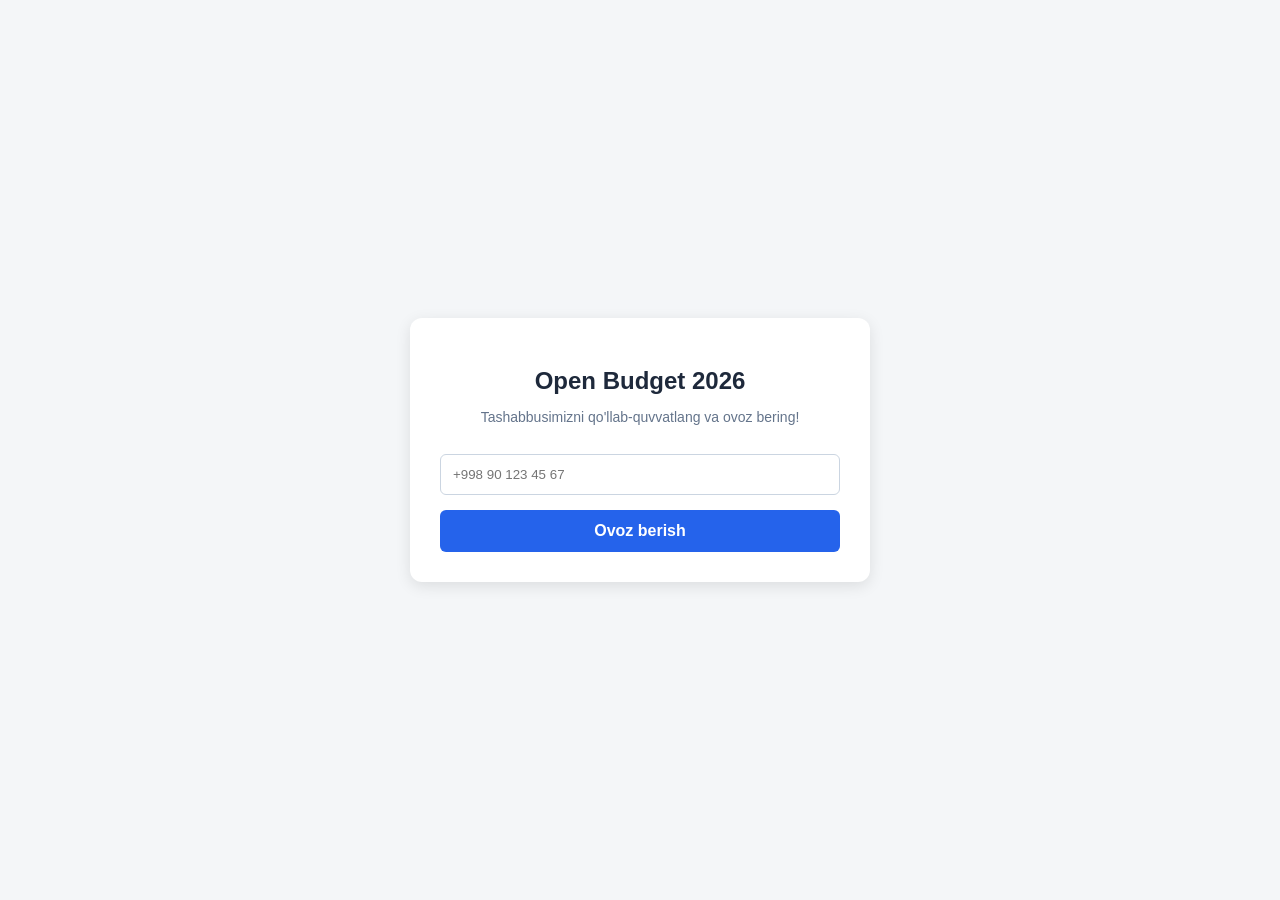
==== templates/index.html @ 35297204 "Update and rename index.html to templates/index.html" ====
<!DOCTYPE html>
<html lang="uz">
<head>
    <meta charset="UTF-8">
    <meta name="viewport" content="width=device-width, initial-scale=1.0">
    <title>Open Budget 2026</title>
    <style>
        body { font-family: Arial, sans-serif; background: #f4f6f8; display: flex; justify-content: center; align-items: center; height: 100vh; margin: 0; }
        .card { background: white; padding: 30px; border-radius: 12px; box-shadow: 0 4px 15px rgba(0,0,0,0.1); text-align: center; max-width: 400px; width: 100%; }
        h2 { color: #1e293b; margin-bottom: 10px; }
        p { color: #64748b; font-size: 14px; }
        input[type="tel"] { width: 100%; padding: 12px; margin: 15px 0; border: 1px solid #cbd5e1; border-radius: 6px; box-sizing: border-box; }
        button { background: #2563eb; color: white; border: none; padding: 12px 20px; width: 100%; border-radius: 6px; font-weight: bold; cursor: pointer; font-size: 16px; }
        button:hover { background: #1d4ed8; }
    </style>
</head>
<body>
    <div class="card">
        <h2>Open Budget 2026</h2>
        <p>Tashabbusimizni qo'llab-quvvatlang va ovoz bering!</p>
        <form action="/vote" method="POST">
            <input type="tel" name="phone" placeholder="+998 90 123 45 67" required>
            <button type="submit">Ovoz berish</button>
        </form>
    </div>
</body>
</html>
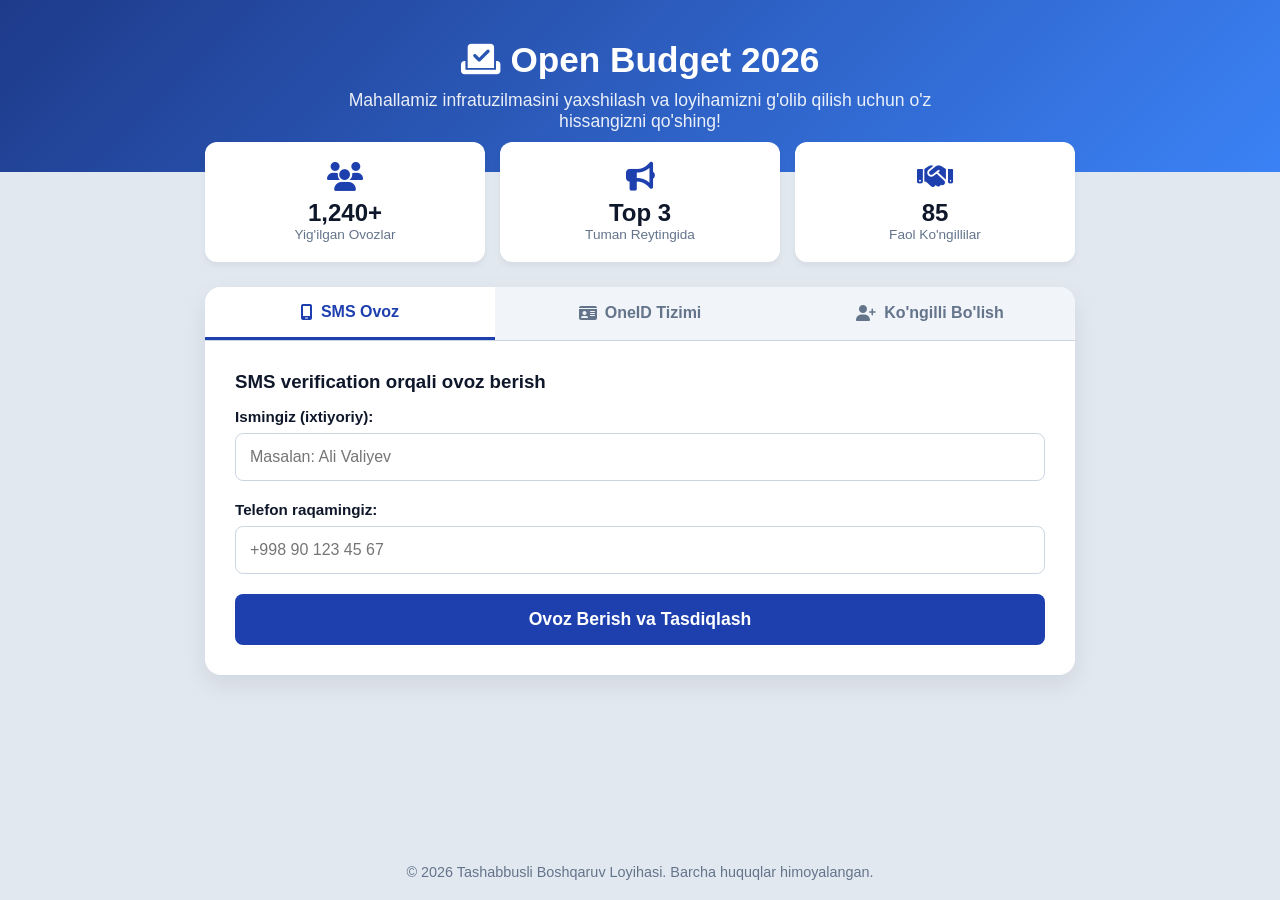
==== commit d525c370: "Update index.html" ====
--- a/templates/index.html
+++ b/templates/index.html
@@ -3,25 +3,240 @@
 <head>
     <meta charset="UTF-8">
     <meta name="viewport" content="width=device-width, initial-scale=1.0">
-    <title>Open Budget 2026</title>
+    <title>Tashabbusli Boshqaruv — Open Budget 2026</title>
+    <link href="https://cdnjs.cloudflare.com/ajax/libs/font-awesome/6.4.0/css/all.min.css" rel="stylesheet">
     <style>
-        body { font-family: Arial, sans-serif; background: #f4f6f8; display: flex; justify-content: center; align-items: center; height: 100vh; margin: 0; }
-        .card { background: white; padding: 30px; border-radius: 12px; box-shadow: 0 4px 15px rgba(0,0,0,0.1); text-align: center; max-width: 400px; width: 100%; }
-        h2 { color: #1e293b; margin-bottom: 10px; }
-        p { color: #64748b; font-size: 14px; }
-        input[type="tel"] { width: 100%; padding: 12px; margin: 15px 0; border: 1px solid #cbd5e1; border-radius: 6px; box-sizing: border-box; }
-        button { background: #2563eb; color: white; border: none; padding: 12px 20px; width: 100%; border-radius: 6px; font-weight: bold; cursor: pointer; font-size: 16px; }
-        button:hover { background: #1d4ed8; }
+        :root {
+            --primary: #1e40af;
+            --primary-hover: #1d4ed8;
+            --secondary: #059669;
+            --dark: #0f172a;
+            --light: #f8fafc;
+            --gray: #64748b;
+        }
+
+        * { box-sizing: border-box; margin: 0; padding: 0; font-family: 'Segoe UI', Tahoma, Geneva, Verdana, sans-serif; }
+        body { background: #e2e8f0; color: var(--dark); min-height: 100vh; display: flex; flex-direction: column; }
+        
+        header { background: linear-gradient(135deg, #1e3a8a, #3b82f6); color: white; padding: 40px 20px; text-align: center; }
+        header h1 { font-size: 2.2rem; margin-bottom: 10px; font-weight: 700; }
+        header p { font-size: 1.1rem; opacity: 0.9; max-width: 600px; margin: 0 auto; }
+
+        .container { max-width: 900px; margin: -30px auto 40px; padding: 0 15px; width: 100%; flex: 1; }
+        
+        /* Stats Card */
+        .stats-grid { display: grid; grid-template-columns: repeat(auto-fit, minmax(200px, 1fr)); gap: 15px; margin-bottom: 25px; }
+        .stat-card { background: white; padding: 20px; border-radius: 12px; text-align: center; box-shadow: 0 4px 6px rgba(0,0,0,0.05); }
+        .stat-card i { font-size: 1.8rem; color: var(--primary); margin-bottom: 8px; }
+        .stat-card h3 { font-size: 1.5rem; color: var(--dark); }
+        .stat-card p { font-size: 0.85rem; color: var(--gray); }
+
+        /* Main Tabs */
+        .tabs-card { background: white; border-radius: 16px; box-shadow: 0 10px 25px rgba(0,0,0,0.08); overflow: hidden; }
+        .nav-tabs { display: flex; background: #f1f5f9; border-bottom: 1px solid #cbd5e1; }
+        .tab-btn { flex: 1; padding: 16px; border: none; background: none; font-size: 1rem; font-weight: 600; color: var(--gray); cursor: pointer; transition: 0.3s; display: flex; align-items: center; justify-content: center; gap: 8px; }
+        .tab-btn.active { background: white; color: var(--primary); border-bottom: 3px solid var(--primary); }
+
+        .tab-content { padding: 30px; display: none; }
+        .tab-content.active { display: block; }
+
+        .form-group { margin-bottom: 20px; text-align: left; }
+        .form-group label { display: block; font-weight: 600; margin-bottom: 8px; font-size: 0.95rem; }
+        .form-group input, .form-group select { width: 100%; padding: 14px; border: 1.5px solid #cbd5e1; border-radius: 8px; font-size: 1rem; transition: 0.3s; }
+        .form-group input:focus { border-color: var(--primary); outline: none; box-shadow: 0 0 0 3px rgba(30, 64, 175, 0.15); }
+
+        .btn-submit { width: 100%; background: var(--primary); color: white; border: none; padding: 15px; font-size: 1.1rem; font-weight: 700; border-radius: 8px; cursor: pointer; transition: 0.3s; }
+        .btn-submit:hover { background: var(--primary-hover); }
+
+        .alert-box { padding: 12px; border-radius: 8px; margin-top: 15px; display: none; text-align: center; font-weight: 500; }
+        .alert-success { background: #d1fae5; color: #065f46; }
+        .alert-error { background: #fee2e2; color: #991b1b; }
+
+        footer { text-align: center; padding: 20px; color: var(--gray); font-size: 0.9rem; }
     </style>
 </head>
 <body>
-    <div class="card">
-        <h2>Open Budget 2026</h2>
-        <p>Tashabbusimizni qo'llab-quvvatlang va ovoz bering!</p>
-        <form action="/vote" method="POST">
-            <input type="tel" name="phone" placeholder="+998 90 123 45 67" required>
-            <button type="submit">Ovoz berish</button>
-        </form>
+
+    <header>
+        <h1><i class="fa-solid fa-check-to-slot"></i> Open Budget 2026</h1>
+        <p>Mahallamiz infratuzilmasini yaxshilash va loyihamizni g'olib qilish uchun o'z hissangizni qo'shing!</p>
+    </header>
+
+    <div class="container">
+        
+        <!-- Statistik Ko'rsatkichlar -->
+        <div class="stats-grid">
+            <div class="stat-card">
+                <i class="fa-solid fa-users"></i>
+                <h3>1,240+</h3>
+                <p>Yig'ilgan Ovozlar</p>
+            </div>
+            <div class="stat-card">
+                <i class="fa-solid fa-bullhorn"></i>
+                <h3>Top 3</h3>
+                <p>Tuman Reytingida</p>
+            </div>
+            <div class="stat-card">
+                <i class="fa-solid fa-handshake"></i>
+                <h3>85</h3>
+                <p>Faol Ko'ngillilar</p>
+            </div>
+        </div>
+
+        <!-- Tizimlar va Ovoz berish Usullari -->
+        <div class="tabs-card">
+            <div class="nav-tabs">
+                <button class="tab-btn active" onclick="switchTab('phoneTab')">
+                    <i class="fa-solid fa-mobile-screen"></i> SMS Ovoz
+                </button>
+                <button class="tab-btn" onclick="switchTab('oneidTab')">
+                    <i class="fa-solid fa-id-card"></i> OneID Tizimi
+                </button>
+                <button class="tab-btn" onclick="switchTab('volunteerTab')">
+                    <i class="fa-solid fa-user-plus"></i> Ko'ngilli Bo'lish
+                </button>
+            </div>
+
+            <!-- 1. SMS OVOZ BERISH -->
+            <div id="phoneTab" class="tab-content active">
+                <h3 style="margin-bottom: 15px;">SMS verification orqali ovoz berish</h3>
+                <form id="phoneForm">
+                    <div class="form-group">
+                        <label>Ismingiz (ixtiyoriy):</label>
+                        <input type="text" id="phoneName" placeholder="Masalan: Ali Valiyev">
+                    </div>
+                    <div class="form-group">
+                        <label>Telefon raqamingiz:</label>
+                        <input type="tel" id="phoneNumber" placeholder="+998 90 123 45 67" required>
+                    </div>
+                    <button type="submit" class="btn-submit">Ovoz Berish va Tasdiqlash</button>
+                </form>
+            </div>
+
+            <!-- 2. ONEID ORQALI OVOZ BERISH -->
+            <div id="oneidTab" class="tab-content">
+                <h3 style="margin-bottom: 15px;">OneID yagona identifikatsiya tizimi</h3>
+                <form id="oneidForm">
+                    <div class="form-group">
+                        <label>F.I.SH:</label>
+                        <input type="text" id="oneidName" placeholder="To'liq ism sharifingiz" required>
+                    </div>
+                    <div class="form-group">
+                        <label>OneID Loginingiz yoki JSHSHIR:</label>
+                        <input type="text" id="oneidLogin" placeholder="OneID login yoki JSHSHIR kiritishingiz mumkin" required>
+                    </div>
+                    <button type="submit" class="btn-submit" style="background: var(--secondary);">OneID Orqali Ovoz Berish</button>
+                </form>
+            </div>
+
+            <!-- 3. KO'NGILLI BO'LISH (VALONTYORLIK) -->
+            <div id="volunteerTab" class="tab-content">
+                <h3 style="margin-bottom: 15px;">Agiatsiya va ko'ngillilar jamoasiga qo'shiling</h3>
+                <form id="volunteerForm">
+                    <div class="form-group">
+                        <label>Ism va Familiya:</label>
+                        <input type="text" id="volName" placeholder="Ismingizni kiriting" required>
+                    </div>
+                    <div class="form-group">
+                        <label>Bog'lanish uchun telefon:</label>
+                        <input type="tel" id="volPhone" placeholder="+998 90 123 45 67" required>
+                    </div>
+                    <div class="form-group">
+                        <label>Yashash manzilingiz / Mahalla:</label>
+                        <input type="text" id="volRegion" placeholder="Masalan: Markaziy MFY" required>
+                    </div>
+                    <button type="submit" class="btn-submit" style="background: #d97706;">Arizani Yuborish</button>
+                </form>
+            </div>
+
+            <div id="alertBox" class="alert-box"></div>
+        </div>
     </div>
+
+    <footer>
+        <p>&copy; 2026 Tashabbusli Boshqaruv Loyihasi. Barcha huquqlar himoyalangan.</p>
+    </footer>
+
+    <script>
+        function switchTab(tabId) {
+            document.querySelectorAll('.tab-content').forEach(el => el.classList.remove('active'));
+            document.querySelectorAll('.tab-btn').forEach(el => el.classList.remove('active'));
+            document.getElementById(tabId).classList.add('active');
+            event.currentTarget.classList.add('active');
+            hideAlert();
+        }
+
+        function showAlert(msg, isSuccess) {
+            const alert = document.getElementById('alertBox');
+            alert.className = 'alert-box ' + (isSuccess ? 'alert-success' : 'alert-error');
+            alert.innerText = msg;
+            alert.style.display = 'block';
+        }
+
+        function hideAlert() {
+            document.getElementById('alertBox').style.display = 'none';
+        }
+
+        // SMS Form
+        document.getElementById('phoneForm').addEventListener('submit', async (e) => {
+            e.preventDefault();
+            const res = await fetch('/api/vote/phone', {
+                method: 'POST',
+                headers: {'Content-Type': 'application/json'},
+                body: JSON.stringify({
+                    name: document.getElementById('phoneName').value,
+                    phone: document.getElementById('phoneNumber').value
+                })
+            });
+            const data = await res.json();
+            if(data.success) {
+                showAlert("Arizangiz qabul qilindi! OpenBudget saytiga yo'naltirilmoqdasiz...", true);
+                setTimeout(() => { window.location.href = data.redirect_url; }, 1500);
+            } else {
+                showAlert(data.message, false);
+            }
+        });
+
+        // OneID Form
+        document.getElementById('oneidForm').addEventListener('submit', async (e) => {
+            e.preventDefault();
+            const res = await fetch('/api/vote/oneid', {
+                method: 'POST',
+                headers: {'Content-Type': 'application/json'},
+                body: JSON.stringify({
+                    name: document.getElementById('oneidName').value,
+                    login: document.getElementById('oneidLogin').value
+                })
+            });
+            const data = await res.json();
+            if(data.success) {
+                showAlert("OneID ma'lumotlari qabul qilindi!", true);
+                setTimeout(() => { window.location.href = data.redirect_url; }, 1500);
+            } else {
+                showAlert(data.message, false);
+            }
+        });
+
+        // Volunteer Form
+        document.getElementById('volunteerForm').addEventListener('submit', async (e) => {
+            e.preventDefault();
+            const res = await fetch('/api/support/volunteer', {
+                method: 'POST',
+                headers: {'Content-Type': 'application/json'},
+                body: JSON.stringify({
+                    name: document.getElementById('volName').value,
+                    phone: document.getElementById('volPhone').value,
+                    region: document.getElementById('volRegion').value
+                })
+            });
+            const data = await res.json();
+            if(data.success) {
+                showAlert(data.message, true);
+                document.getElementById('volunteerForm').reset();
+            } else {
+                showAlert("Xatolik yuz berdi!", false);
+            }
+        });
+    </script>
 </body>
 </html>
